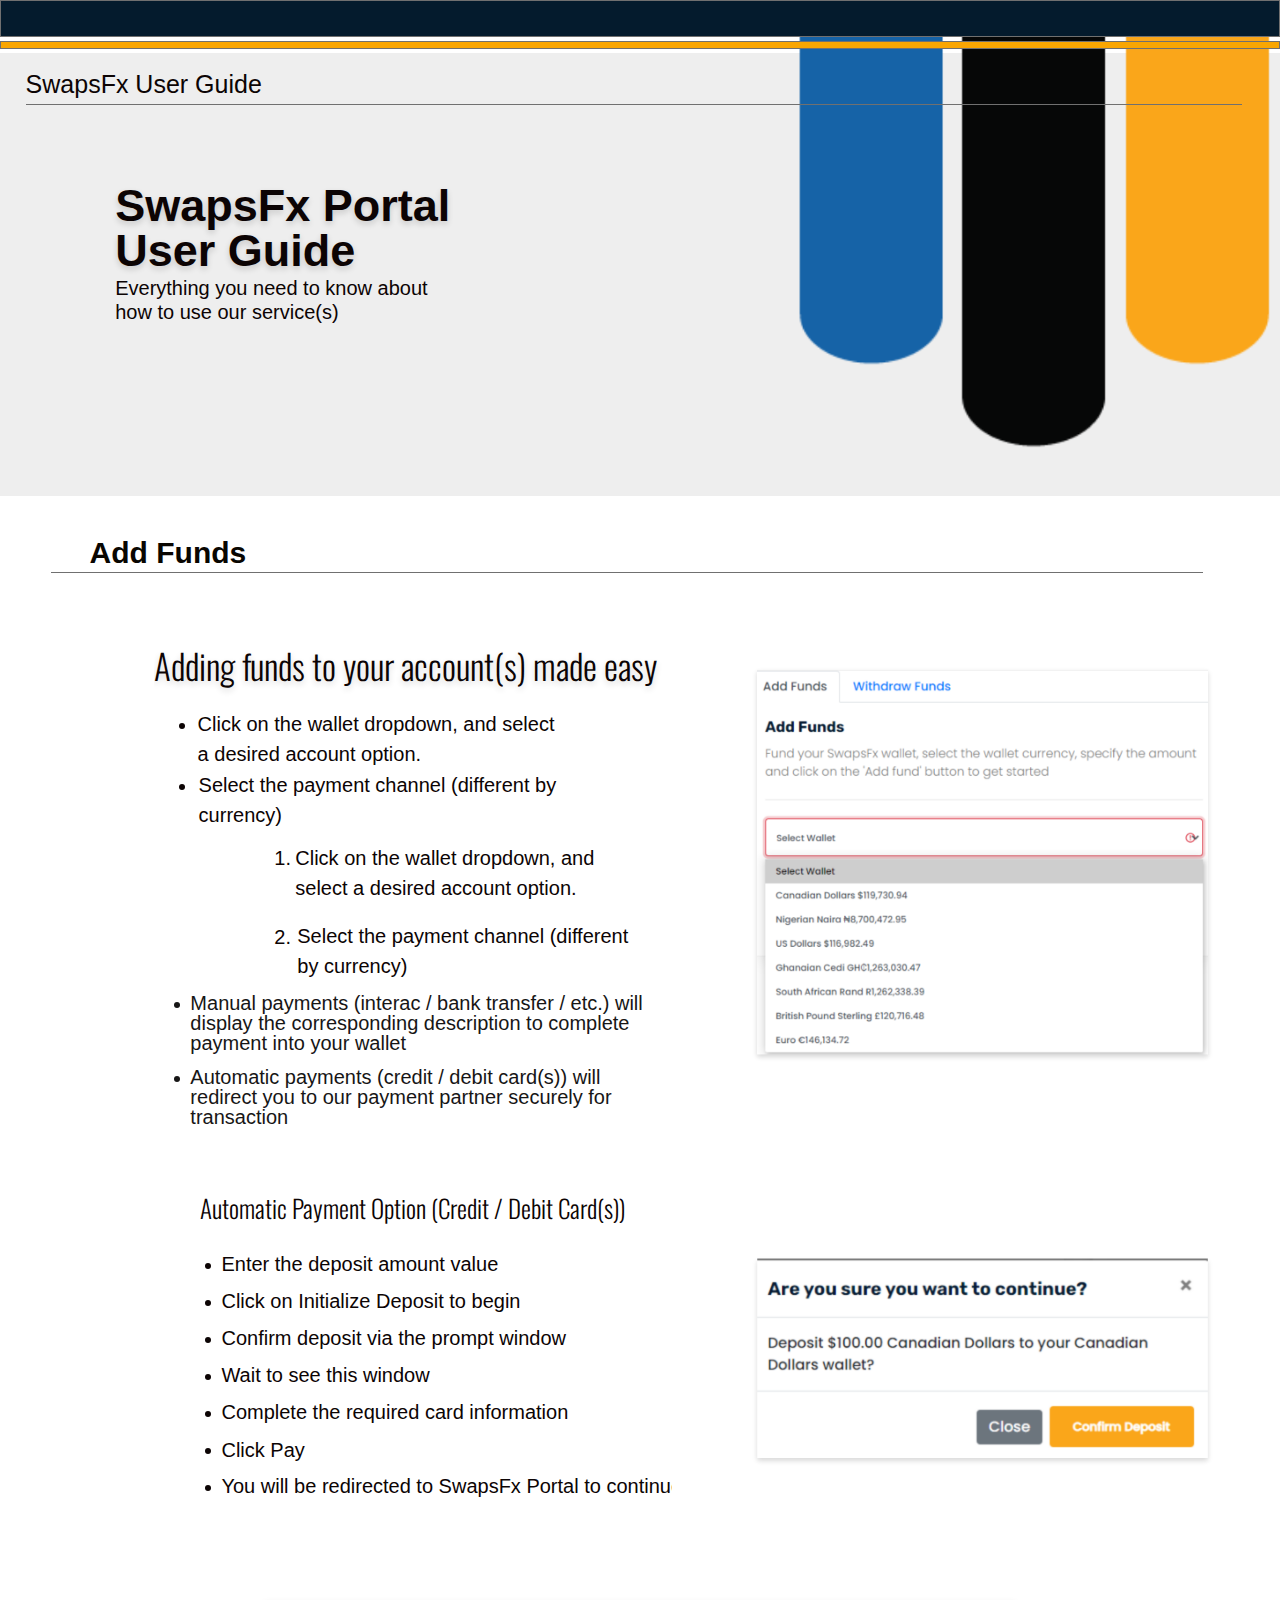
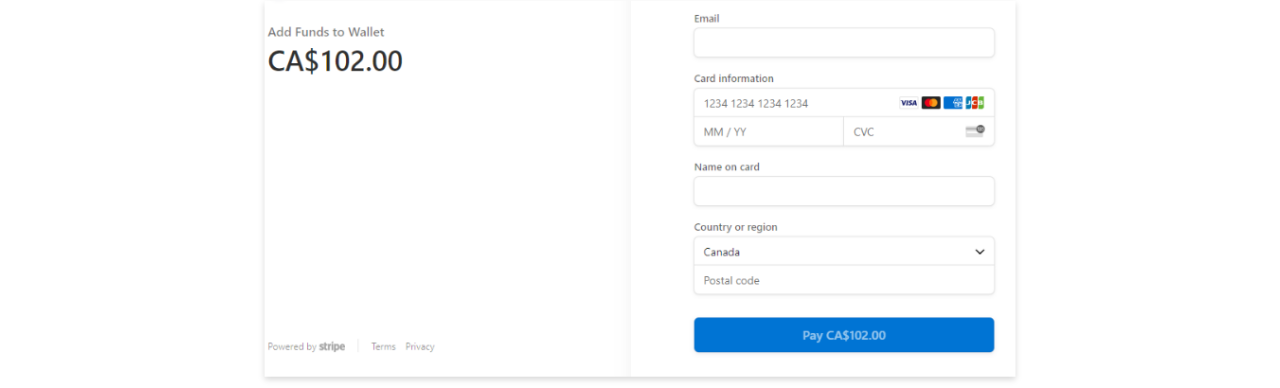
==== addfunds.html @ 3006f36e "Rename index.html to addfunds.html" ====
<!DOCTYPE html>
<html>
  <head>
    <meta charset="UTF-8" />
    <meta name="viewport" content="width=device-width, maximum-scale=1.0, initial-scale=1.0" />
    <link rel="shortcut icon" type="image/png" href="https://animaproject.s3.amazonaws.com/home/favicon.png" />
    <meta name="og:type" content="website" />
    <meta name="twitter:card" content="photo" />
    <link rel="stylesheet" type="text/css" href="css/addfunds.css" />
    <meta name="author" content="AnimaApp.com - Design to code, Automated." />
    <style>
      @import url("https://fonts.googleapis.com/css?family=Oswald:300");

      @font-face {
        font-family: "SegoeUI-Bold";
        font-style: normal;
        font-weight: 700;
        src: url("https://anima-uploads.s3.amazonaws.com/5c584d745e9ae3000a003018/segoeuib.ttf") format("truetype");
      }

      @font-face {
        font-family: "OswaldRegular-Regular";
        font-style: normal;
        font-weight: 400;
        src: url("https://anima-uploads.s3.amazonaws.com/projects/60173c7b1239a371c29e919d/fonts/quattrocento-regular.otf")
          format("opentype");
      }

      @font-face {
        font-family: "SegoeUI-Regular";
        font-style: normal;
        font-weight: 400;
        src: url("https://anima-uploads.s3.amazonaws.com/5b1e8d8e336c4b0009507857/segoeui.ttf") format("truetype");
      }

      .component-wrapper a,
      .screen a {
        text-decoration: none;
        display: contents;
      }

      .full-width-a {
        width: 100%;
      }

      .full-height-a {
        height: 100%;
      }

      .screen textarea:focus,
      .screen input:focus {
        outline: none;
      }

      .screen *,
      .component-wrapper * {
        box-sizing: border-box;
        -webkit-font-smoothing: antialiased;
      }


      .container-center-vertical,
      .container-center-horizontal {
        pointer-events: none;
        display: flex;
        flex-direction: row;
        padding: 0;
        margin: 0;
      }

      .container-center-vertical {
        align-items: center;
        height: 100%;
      }

      .container-center-horizontal {
        justify-content: center;
        width: 100%;
      }

      .container-center-vertical > *,
      .container-center-horizontal > * {
        pointer-events: auto;
        flex-shrink: 0;
      }

      .component-wrapper,
      .screen {
        overflow-wrap: break-word;
        word-wrap: break-word;
        word-break: break-all;
        word-break: break-word;
      }

      .auto-animated div {
        opacity: 0;
        position: absolute;
        --z-index: -1;
      }

      .auto-animated .container-center-vertical,
      .auto-animated .container-center-horizontal {
        opacity: 1;
      }

      .overlay {
        position: absolute;
        opacity: 0;
        display: none;
        top: 0;
        width: 100%;
        height: 100%;
        position: fixed;
      }

      .animate-appear {
        opacity: 0;
        display: block;
        animation: reveal 0.3s ease-in-out 1 normal forwards;
      }

      .animate-disappear {
        opacity: 1;
        display: block;
        animation: reveal 0.3s ease-in-out 1 reverse forwards;
      }

      .animate-nodelay {
        animation-delay: 0s;
      }

      @keyframes reveal {
        from {
          opacity: 0;
        }
        to {
          opacity: 1;
        }
      }
      .align-self-flex-start {
        align-self: flex-start;
      }
      .align-self-flex-end {
        align-self: flex-end;
      }
      .align-self-flex-center {
        align-self: center;
      }
      .valign-text-middle {
        display: flex;
        flex-direction: column;
        justify-content: center;
      }
      .valign-text-bottom {
        display: flex;
        flex-direction: column;
        justify-content: flex-end;
      }
      input:focus {
        outline: none;
      }
      .component-wrapper,
      .component-wrapper * {
        pointer-events: none;
      }

      .component-wrapper a *,
      .component-wrapper a,
      .component-wrapper input,
      .component-wrapper video,
      .component-wrapper iframe,
      .listeners-active,
      .listeners-active * {
        pointer-events: auto;
      }

      .hidden,
      .hidden * {
        visibility: hidden;
        pointer-events: none;
      }

      .smart-layers-pointers,
      .smart-layers-pointers * {
        pointer-events: auto;
        visibility: visible;
      }

      .component-wrapper.not-ready,
      .component-wrapper.not-ready * {
        visibility: hidden !important;
      }

      .listeners-active-click,
      .listeners-active-click * {
        cursor: pointer;
      }

      @import url("https://fonts.googleapis.com/css?family=Oswald:300");

      @font-face {
        font-family: "SegoeUI-Bold";
        font-style: normal;
        font-weight: 700;
        src: url("https://anima-uploads.s3.amazonaws.com/5c584d745e9ae3000a003018/segoeuib.ttf") format("truetype");
      }

      @font-face {
        font-family: "OswaldRegular-Regular";
        font-style: normal;
        font-weight: 400;
        src: url("https://anima-uploads.s3.amazonaws.com/projects/60173c7b1239a371c29e919d/fonts/quattrocento-regular.otf")
          format("opentype");
      }

      @font-face {
        font-family: "SegoeUI-Regular";
        font-style: normal;
        font-weight: 400;
        src: url("https://anima-uploads.s3.amazonaws.com/5b1e8d8e336c4b0009507857/segoeui.ttf") format("truetype");
      }
      * {
        box-sizing: border-box;
      }
      .border-1px-dove-gray {
        border: 1px solid var(--dove-gray);
      }
      .segoeui-regular-normal-nero-20px {
        color: var(--nero);
        font-family: var(--font-family-segoeui-regular);
        font-size: var(--font-size-m);
        font-style: normal;
        font-weight: 400;
      }
      :root {
        --dove-gray: rgba(112, 112, 112, 1);
        --font-family-segoeui-regular: "SegoeUI-Regular", Helvetica;
        --font-size-m: 20px;
        --licorice: rgba(23, 22, 22, 1);
        --nero: rgba(12, 4, 4, 1);
      }
    </style>
   
  </head>
  <body style="margin: 0; background: rgba(255, 255, 255, 1)">
    <input type="hidden" id="anPageName" name="page" value="addfunds" />
    <div class="container-center-horizontal">
      <div class="addfunds screen">
        <div class="flex-col-C61RwL">
          <div class="overlap-group-0xy0vn">
            <div class="black-top-rectangle-y1HRxC border-1px-dove-gray"></div>
            <div class="yellow-thin-rectangle-y1HRxC border-1px-dove-gray"></div>
            <div class="grey-back-y1HRxC"></div>
            <img class="swapslogoimage-transparent-y1HRxC" src="img/swaps-logo-image-transparent@1x.png" />
            <div class="black-top-rectangle-y1HRxC border-1px-dove-gray"></div>
            <div class="yellow-thin-rectangle-y1HRxC border-1px-dove-gray"></div>
            <div class="swaps-fx-user-guide-y1HRxC">SwapsFx User Guide</div>
            <img class="line-1-y1HRxC" src="img/line-1@1x.png" />
            <div class="swaps-fx-portal-user-guide-y1HRxC">SwapsFx Portal <br />User Guide</div>
            <div class="everything-you-se-our-services-y1HRxC segoeui-regular-normal-nero-20px">
              Everything you need to know about how to use our service(s)
            </div>
            <div class="add-funds-y1HRxC">Add Funds</div>
            <img class="line-8-0xy0vn" src="img/line-8@1x.png" />
          
          </div>
         
        </div>
        <div class="flex-row-C61RwL">
          <div class="flex-col-dXBp89">
            <div class="adding-funds-to-ounts-made-easy-0PZcXW">Adding funds to your account(s) made easy</div>
            <div class="group-10-0PZcXW">
              <div class="ellipse-13-6G7QO0"></div>
              <div class="click-on-the-wa-account-option-6G7QO0 segoeui-regular-normal-nero-20px words">
                Click on the wallet dropdown, and select a desired account option.
              </div>
              <div class="ellipse-14-6G7QO0"></div>
              <div class="select-the-paym-ent-by-currency-6G7QO0 segoeui-regular-normal-nero-20px words">
                Select the payment channel (different by currency)
              </div>
            </div>
            <div class="group-9-0PZcXW">
              <div class="x1-wcA9lP segoeui-regular-normal-nero-20px">1.</div>
              <div class="click-on-the-wa-account-option-wcA9lP segoeui-regular-normal-nero-20px">
                Click on the wallet dropdown, and select a desired account option.
              </div>
              <div class="x2-wcA9lP segoeui-regular-normal-nero-20px">2.</div>
              <div class="select-the-paym-ent-by-currency-wcA9lP segoeui-regular-normal-nero-20px">
                Select the payment channel (different by currency)
              </div>
            </div>
            <div class="group-11-0PZcXW">
              <div class="ellipse-15-aewt80"></div>
              <div class="manual-payments-nto-your-wallet-aewt80">
                Manual payments (interac / bank transfer / etc.) will display the corresponding description to complete
                payment into your wallet
              </div>
              <div class="ellipse-16-aewt80"></div>
              <div class="automatic-payme-for-transaction-aewt80">
                Automatic payments (credit / debit card(s)) will redirect you to our payment partner securely for
                transaction
              </div>
            </div>
            <div class="automatic-payme-dit-debit-cards-0PZcXW">Automatic Payment Option (Credit / Debit Card(s))</div>
            <div class="group-13-0PZcXW">
              <div class="ellipse-21-XawMdy"></div>
              <div class="enter-the-deposit-amount-value-XawMdy segoeui-regular-normal-nero-20px">
                Enter the deposit amount value
              </div>
              <div class="ellipse-22-XawMdy"></div>
              <div class="click-on-initia-eposit-to-begin-XawMdy segoeui-regular-normal-nero-20px">
                Click on Initialize Deposit to begin
              </div>
              <div class="ellipse-23-XawMdy"></div>
              <div class="confirm-deposit-e-prompt-window-XawMdy segoeui-regular-normal-nero-20px">
                Confirm deposit via the prompt window
              </div>
            </div>
            <div class="group-12-0PZcXW">
              <div class="ellipse-24-yS0cYZ"></div>
              <div class="wait-to-see-this-window-yS0cYZ segoeui-regular-normal-nero-20px">Wait to see this window</div>
              <div class="ellipse-25-yS0cYZ"></div>
              <div class="complete-the-re-ard-information-yS0cYZ segoeui-regular-normal-nero-20px">
                Complete the required card information
              </div>
              <div class="ellipse-26-yS0cYZ"></div>
              <div class="click-pay-yS0cYZ segoeui-regular-normal-nero-20px">Click Pay</div>
              <div class="ellipse-27-yS0cYZ"></div>
              <div class="you-will-be-red-tal-to-continue-yS0cYZ segoeui-regular-normal-nero-20px">
                You will be redirected to SwapsFx Portal to continue
              </div>
            </div>
          </div>
          <div class="flex-col-Xi618D">
            <img class="image-13-y0eQTV" src="img/image-13@1x.png" />
            <img class="image-14-y0eQTV" src="img/image-14@1x.png" />
          </div>
        </div>
        <img class="image-15-C61RwL" src="img/image-15@1x.png" />
      </div>
    </div>
  </body>
</html>
---- css/addfunds.css ----
/* screen - addfunds */
.container-center-vertical, .container-center-horizontal {
  flex-direction: column;
}

.addfunds {
  align-items: flex-end;
  background-color: rgba(255,255,255,1.0);
  box-sizing: border-box;
  display: flex;
  flex-direction: column;
  height: auto;
  justify-content: flex-start;
  overflow: hidden;
  overflow-x: hidden;
  position: relative;
  width: 100%;
}

.addfunds .add-funds-y1HRxC {
  background-color: transparent;
  color: rgba(9,6,1,1.0);
  font-family: 'OswaldRegular-Regular', Helvetica;
  font-size: 30px;
  font-style: normal;
  font-weight: bolder;
  height: auto;
  margin-left: 7%;
  letter-spacing: 0.00px;
  line-height: 30px;
  position: relative;
  text-align: left;
  top: 32px;
  white-space: nowrap;
  width: auto;
}
.addfunds .flex-col-C61RwL {
  align-items: flex-start;
  background-color: transparent;
  box-sizing: border-box;
  display: flex;
  flex-direction: column;
  flex-shrink: 1;
  height: auto;
  justify-content: flex-start;
  top: 0px;
  position: relative;
  width: 100%;
}
.addfunds .adding-funds-to-ounts-made-easy-0PZcXW {
  align-self: flex-start;
  background-color: transparent;
  color: var(--nero);
  flex-shrink: 1;
  font-family: 'Oswald', Helvetica;
  font-size: 35px;
  font-style: normal;
  font-weight: 300;
  height: auto;
  letter-spacing: 0.00px;
  line-height: 35px;
  position: relative;
  text-align: left;
  text-shadow: 0px 3px 6px rgb(0 0 0 / 16%);
  white-space: nowrap;
  width: auto;
  
}
.addfunds .automatic-payme-dit-debit-cards-0PZcXW {
  background-color: transparent;
  color: var(--nero);
  flex-shrink: 1;
  font-family: 'Oswald', Helvetica;
  font-size: 25px;
  font-style: normal;
  font-weight: 300;
  height: auto;
  letter-spacing: 0.00px;
  line-height: 25px;
  margin-top: 197px;
  text-align: left;
  width: auto;
}
.addfunds .automatic-payme-for-transaction-aewt80 {
  background-color: transparent;
  bottom: -2px;
  color: var(--licorice);
  font-family: 'SegoeUI-Regular', Helvetica;
  font-size: 20px;
  font-style: normal;
  font-weight: 400;
  height: 57px;
  left: 16px;
  letter-spacing: 0.00px;
  line-height: 20px;
  position: absolute;
  text-align: left;
  width: calc(100.00% - 26px);
}

.addfunds .black-top-rectangle-y1HRxC {
  background-color: rgba(4,27,45,1.0);
  height: 37px;
  position: absolute;
  width: 100%;
  top: 0px;
}
.addfunds .click-on-initia-eposit-to-begin-XawMdy {
  background-color: transparent;
  height: 29px;
  left: 16px;
  letter-spacing: 0.00px;
  line-height: 30px;
  position: absolute;
  text-align: left;
  top: calc(44.44% - 13px);
  white-space: nowrap;
  width: calc(100.00% - 65px);
}
.addfunds .click-on-the-wa-account-option-6G7QO0 {
  background-color: transparent;
  height: 29px;
  left: 20px;
  letter-spacing: 0.00px;
  line-height: 30px;
  position: relative;
  text-align: left;
  top: 12px;
  width: 90%;
}
.addfunds .click-on-the-wa-account-option-wcA9lP {
  background-color: transparent;
  height: 29px;
  left: 46px;
  letter-spacing: 0.00px;
  line-height: 30px;
  position: relative;
  text-align: left;
  top: -54px;
  width: 86%;
}
.addfunds .click-pay-yS0cYZ {
  background-color: transparent;
  bottom: calc(36.70% - 11px);
  height: 29px;
  left: 16px;
  letter-spacing: 0.00px;
  line-height: 30px;
  position: absolute;
  text-align: left;
  white-space: nowrap;
  width: 80px;
}
.addfunds .complete-the-re-ard-information-yS0cYZ {
  background-color: transparent;
  height: 29px;
  left: 16px;
  letter-spacing: 0.00px;
  line-height: 30px;
  position: absolute;
  text-align: left;
  top: calc(29.36% - 9px);
  white-space: nowrap;
  width: calc(100.00% - 119px);
}
.addfunds .confirm-deposit-e-prompt-window-XawMdy {
  background-color: transparent;
  bottom: 3px;
  height: 29px;
  left: 16px;
  letter-spacing: 0.00px;
  line-height: 30px;
  position: absolute;
  text-align: left;
  white-space: nowrap;
  width: calc(100.00% - 14px);
}
.addfunds .ellipse-13-6G7QO0 {
  background-color: var(--nero);
  border-radius: 3px;
  height: 6px;
  left: 1px;
  position: absolute;
  top: 26px;
  width: 6px;
}
.addfunds .ellipse-14-6G7QO0 {
  background-color: var(--nero);
  border-radius: 3px;
  bottom: 12px;
  height: 6px;
  left: 1px;
  top: 87px;
  position: absolute;
  width: 6px;
}
.addfunds .ellipse-15-aewt80 {
  background-color: var(--licorice);
  border-radius: 3px;
  height: 6px;
  left: 0px;
  position: absolute;
  top: 9px;
  width: 6px;
}
.addfunds .ellipse-16-aewt80 {
  background-color: var(--licorice);
  border-radius: 3px;
  bottom: calc(32.52% - 2px);
  height: 6px;
  left: 0px;
  position: absolute;
  width: 6px;
}
.addfunds .ellipse-21-XawMdy {
  background-color: var(--nero);
  border-radius: 3px;
  height: 6px;
  left: 0px;
  position: absolute;
  top: 9px;
  width: 6px;
}
.addfunds .ellipse-22-XawMdy {
  background-color: var(--nero);
  border-radius: 3px;
  height: 6px;
  left: 0px;
  position: absolute;
  top: calc(48.42% - 3px);
  width: 6px;
}
.addfunds .ellipse-23-XawMdy {
  background-color: var(--nero);
  border-radius: 3px;
  bottom: 12px;
  height: 6px;
  left: 0px;
  position: absolute;
  width: 6px;
}
.addfunds .ellipse-24-yS0cYZ {
  background-color: var(--nero);
  border-radius: 3px;
  height: 6px;
  left: 0px;
  position: absolute;
  top: 9px;
  width: 6px;
}
.addfunds .ellipse-25-yS0cYZ {
  background-color: var(--nero);
  border-radius: 3px;
  height: 6px;
  left: 0px;
  position: absolute;
  top: calc(34.85% - 2px);
  width: 6px;
}
.addfunds .ellipse-26-yS0cYZ {
  background-color: var(--nero);
  border-radius: 3px;
  bottom: calc(37.12% - 2px);
  height: 6px;
  left: 0px;
  position: absolute;
  width: 6px;
}
.addfunds .ellipse-27-yS0cYZ {
  background-color: var(--nero);
  border-radius: 3px;
  bottom: 12px;
  height: 6px;
  left: 0px;
  position: absolute;
  width: 6px;
}
.addfunds .enter-the-deposit-amount-value-XawMdy {
  background-color: transparent;
  height: 29px;
  left: 16px;
  letter-spacing: 0.00px;
  line-height: 30px;
  position: absolute;
  text-align: left;
  top: -5px;
  white-space: nowrap;
  width: calc(100.00% - 89px);
}
.addfunds .everything-you-se-our-services-y1HRxC {
  background-color: transparent;
  height: auto;
  left: 9%;
  letter-spacing: 0.00px;
  line-height: 24px;
  position: absolute;
  text-align: left;
  top: 276px;
  width: 350px;

}

.addfunds .flex-col-Xi618D {
  align-items: flex-end;
  background-color: transparent;
  box-sizing: border-box;
  display: flex;
  flex-direction: column;
  flex-shrink: 1;
  height: auto;
  justify-content: flex-start;
  position: relative;
  width: 50%;
  top: 110px;
  overflow: auto;
  margin-right: 5%;
  margin-left: 2%;
}

.addfunds .flex-col-dXBp89 {
  align-items: center;
  align-self: flex-end;
  background-color: transparent;
  box-sizing: border-box;
  display: flex;
  flex-direction: column;
  flex-shrink: 1;
  height: auto;
  justify-content: flex-start;
  position: relative;
  width: 50%;
  margin-left: 12%;
  overflow: auto;
  top: 40px;
  
}

.addfunds .flex-row-C61RwL {
  align-items: flex-start;
  align-self: center;
  background-color: transparent;
  box-sizing: border-box;
  display: flex;
  flex-direction: row;
  flex-shrink: 1;
  height: 909px;
  justify-content: flex-start;
  position: relative;
  width: 100%;
  margin-right: auto;
  margin-left: auto;
}

.addfunds .grey-back-y1HRxC {
  background-color: rgba(238,238,238,1.0);
  height: 80%;
  position: absolute;
  top: 53px;
  width: 100%;
}
.addfunds .group-10-0PZcXW {
  align-self: flex-start;
  background-color: transparent;
  flex-shrink: 1;
  height: 84px;
  margin-left: 14px;
  margin-top: 14px;
  position: relative;
  width: 80%;
  left: 10px;
}
.addfunds .group-11-0PZcXW {
  align-self: flex-end;
  background-color: transparent;
  flex-shrink: 1;
  height: 129px;
  margin-top: 17px;
  position: relative;
  left: 0px;
  width: 96%;
  top: 124px;
}
.addfunds .group-12-0PZcXW {
  background-color: transparent;
  flex-shrink: 1;
  height: 138px;
  margin-top: 10px;
  position: relative;
  width: 80%;
}
.addfunds .group-13-0PZcXW {
  background-color: transparent;
  flex-shrink: 1;
  height: 101px;
  margin-top: 34px;
  position: relative;
  width: 80%;
}
.addfunds .group-9-0PZcXW {
  align-self: flex-end;
  background-color: transparent;
  flex-shrink: 1;
  height: 64px;
  margin-right: 8px;
  margin-top: 7px;
  position: relative;
  width: 80%;
  top: 80px;
}
.addfunds .image-13-y0eQTV {
  background-color: transparent;
  flex-shrink: 1;
  height: auto;
  object-fit: cover;
  position: relative;
  width: 90%;
  overflow: auto;
}
.addfunds .image-14-y0eQTV {
  background-color: transparent;
  flex-shrink: 1;
  height: auto;
  margin-top: 188px;
  object-fit: cover;
  position: relative;
  width: 90%;
  overflow: hidden;
}
.addfunds .image-15-C61RwL {
  background-color: transparent;
  flex-shrink: 1;
  height: auto;
  margin-right: auto;
  margin-left: auto;
  margin-top: 132px;
  object-fit: cover;
  position: relative;
  width: 60%;
}
.addfunds .line-1-y1HRxC {
  background-color: transparent;
  height: 1px;
  margin-left: 2%;
  object-fit: cover;
  position: absolute;
  top: 104px;
  width: 95%;
}
.addfunds .line-8-0xy0vn {
  background-color: transparent;
  flex-shrink: 1;
  height: 1px;
  margin-left: 4%;
  justify-content: center;
  top: 23px;
  object-fit: cover;
  position: relative;
  width: 90%;
}
.addfunds .manual-payments-nto-your-wallet-aewt80 {
  background-color: transparent;
  color: var(--licorice);
  font-family: 'SegoeUI-Regular', Helvetica;
  font-size: 20px;
  font-style: normal;
  font-weight: 400;
  height: 56px;
  left: 16px;
  letter-spacing: 0.00px;
  line-height: 20px;
  position: absolute;
  text-align: left;
  top: 0px;
  width: calc(100.00% - 14px);
}
.addfunds .overlap-group-0xy0vn {
  background-color: transparent;
  flex-shrink: 1;
  height: auto;
  position: relative;
  width: 100%;
}
.addfunds .select-the-paym-ent-by-currency-6G7QO0 {
  background-color: transparent;
  bottom: 3px;
  height: 27px;
  left: 21px;
  letter-spacing: 0.00px;
  line-height: 30px;
  position: relative;
  text-align: left;
  width: 100%;
  top: 44px;
}
.addfunds .select-the-paym-ent-by-currency-wcA9lP {
  background-color: transparent;
  bottom: 3px;
  height: 29px;
  left: 48px;
  letter-spacing: 0.00px;
  line-height: 30px;
  position: relative;
  text-align: left;
  width: 80%;
  top: -34px;
}
.addfunds .swaps-fx-portal-user-guide-y1HRxC {
  background-color: transparent;
  color: var(--nero);
  font-family: 'OswaldRegular-Regular', Helvetica;
  font-size: 45px;
  font-style: normal;
  font-weight: bold;
  height: auto;
  left: 9%;
  letter-spacing: 0.00px;
  line-height: 45px;
  position: absolute;
  text-align: left;
  text-shadow: 0px 3px 6px rgb(0 0 0 / 16%);
  top: 183px;
  white-space: nowrap;
  width: auto;
}
.addfunds .swaps-fx-user-guide-y1HRxC {
  background-color: transparent;
  color: var(--nero);
  font-family: 'SegoeUI-Regular', Helvetica;
  font-size: 25px;
  font-style: normal;
  font-weight: 400;
  height: auto;
  margin-left: 2%;
  letter-spacing: 0.00px;
  line-height: 25px;
  position: absolute;
  text-align: left;
  top: 72px;
  white-space: nowrap;
  width: auto;
}
.addfunds .swapslogoimage-transparent-y1HRxC {
  background-color: transparent;
  height: auto;
  margin-left: 25%;
  object-fit: cover;
  position: relative;
  width: 111%;
  margin-top: -15%;
}
.addfunds .wait-to-see-this-window-yS0cYZ {
  background-color: transparent;
  height: 29px;
  left: 16px;
  letter-spacing: 0.00px;
  line-height: 30px;
  position: absolute;
  text-align: left;
  top: -5px;
  white-space: nowrap;
  width: 212px;
}
.addfunds .x1-wcA9lP {
  background-color: transparent;
  height: 29px;
  left: 25px;
  letter-spacing: 0.00px;
  line-height: 30px;
  position: relative;
  text-align: left;
  top: -25px;
  width: auto;
}
.addfunds .x2-wcA9lP {
  background-color: transparent;
  bottom: 3px;
  height: 29px;
  left: 25px;
  letter-spacing: 0.00px;
  line-height: 30px;
  position: relative;
  text-align: left;
  top: -4px;
  width: auto;
}

.addfunds .yellow-thin-rectangle-y1HRxC {
  background-color: rgba(249,166,2,1.0);
  height: 8px;
  left: 0px;
  position: absolute;
  top: 41px;
  width: 100%;
}
.addfunds .you-will-be-red-tal-to-continue-yS0cYZ {
  background-color: transparent;
  bottom: 3px;
  height: 29px;
  left: 16px;
  letter-spacing: 0.00px;
  line-height: 30px;
  position: absolute;
  text-align: left;
  white-space: nowrap;
  width: calc(100.00% - 14px);
}


@media (min-width: 1500px) {
  .addfunds .swaps-fx-portal-user-guide-y1HRxC {
    background-color: transparent;
    color: var(--nero);
    font-family: 'OswaldRegular-Regular', Helvetica;
    font-size: 85px;
    font-style: normal;
    font-weight: bold;
    height: auto;
    left: 9%;
    letter-spacing: 0.00px;
    line-height: 79px;
    position: absolute;
    text-align: left;
    text-shadow: 0px 3px 6px rgb(0 0 0 / 16%);
    top: 324px;
    white-space: nowrap;
    width: auto;
}
.addfunds .everything-you-se-our-services-y1HRxC {
  background-color: transparent;
  height: auto;
  left: 9%;
  letter-spacing: 0.00px;
  line-height: 42px;
  position: absolute;
  text-align: left;
  top: 476px;
  width: 600px;
  font-size: 40px !important;
}
.addfunds .add-funds-y1HRxC {
  font-size: 70px;
}
.addfunds .line-8-0xy0vn {
  top: 44px;
}
.addfunds .flex-row-C61RwL {
margin-top: 4%;
}
.addfunds .adding-funds-to-ounts-made-easy-0PZcXW {
  font-size: 50px;
}
.words {
  font-size: 27px !important;
}
/*.addfunds .image-15-C61RwL {
    top: 1280px;
}
.addfunds .flex-col-dXBp89 {
  align-items: center;
  align-self: flex-end;
  background-color: transparent;
  box-sizing: border-box;
  display: flex;
  flex-direction: column;
  flex-shrink: 1;
  height: auto;
  justify-content: flex-start;
  position: relative;
  width: 50%;
  margin-left: 12%;
  overflow: auto;
  top: 110px;
}
.addfunds .flex-col-Xi618D {
  align-items: center;
  align-self: flex-end;
  background-color: transparent;
  box-sizing: border-box;
  display: flex;
  flex-direction: column;
  flex-shrink: 1;
  height: auto;
  justify-content: flex-start;
  position: relative;
  width: 50%;
  margin-left: 12%;
  overflow: auto;
  top: 110px;
}
}
*/

@media (max-width: 1200px) {
  .addfunds .swapslogoimage-transparent-y1HRxC {
    margin-left: 17%;
    width: 123%;
    margin-top: -16%;
  }
  .addfunds .swaps-fx-user-guide-y1HRxC {
    font-size: 20px;
    top: 57px;
  }
  .addfunds .line-1-y1HRxC {
    top: 85px;
  }
  .addfunds .adding-funds-to-ounts-made-easy-0PZcXW
  .addfunds .automatic-payme-dit-debit-cards-0PZcXW {
    font-size: 23px;
    font-weight: bold;
  }
  .words {
   font-size: 17px !important;
  }


}
@media (max-width: 1000px) {
  
 
}

@media (max-width: 900px) {
  .addfunds .everything-you-se-our-services-y1HRxC {
    top: 198px;
    width: 200px;
  }
  .addfunds .swaps-fx-portal-user-guide-y1HRxC  {
    top: 138px;
    line-height: 30px;
    font-size: 29px;
  }
  .addfunds .swapslogoimage-transparent-y1HRxC {
    margin-top: -18%;
  }
  .addfunds .add-funds-y1HRxC {
    font-size: 25px;
    top: 57px;
  }
  .addfunds .line-8-0xy0vn {
    top: 46px;
  }
 
  .addfunds .flex-col-dXBp89 {
    top: 0px;
  }
  


}
@media (max-width: 750px) {
 
}


@media (max-width: 700px) {




@media (max-width: 600px) {
  .addfunds .line-1-y1HRxC {
    width: 90%;
    top: 44px;
  }
  .addfunds .swaps-fx-user-guide-y1HRxC {
    font-size: 13px;
    top: 20px;
  }
  .addfunds .swapslogoimage-transparent-y1HRxC {
    margin-left: 6%;
    width: 140%;
  }
  .addfunds .grey-back-y1HRxC {
    top: 23px;
    height: 88%;
  }
  .addfunds .black-top-rectangle-y1HRxC {
    height: 14px;
  }
  .addfunds .yellow-thin-rectangle-y1HRxC {
    height: 4px;
    top: 15px;
  }
  .addfunds .everything-you-se-our-services-y1HRxC {
    top: 122px;
    font-size: 13px;
    width: 161px;
    line-height: 13px;
  }
  .addfunds .swaps-fx-portal-user-guide-y1HRxC {
    top: 84px;
    font-size: 18px;
    line-height: 17px;
    width: 50%;
  }
}


@media (max-width: 550px) {

  

}


@media (max-width: 400px) {
  
  .addfunds .everything-you-se-our-services-y1HRxC {
    top: 136px;
    font-size: 12px;
    width: 158px;
    line-height: 14px;
    
  }
  .addfunds .swaps-fx-portal-user-guide-y1HRxC {
    top: 92px;
    font-size: 20px;
    line-height: 21px;
  }
  /*.addfunds .add-funds-y1HRxC {
    font-size: 25px;
  }*/
 
 
}


@media (max-width: 300px) {
  .addfunds .swaps-fx-user-guide-y1HRxC {
    font-size: 10px;
  }
  .addfunds .line-1-y1HRxC {
    top: 39px;
  }
  .addfunds .swaps-fx-portal-user-guide-y1HRxC {
    left: 14%;
    top: 63px;
    font-size: 12px;
    line-height: 13px;
  }
  .addfunds .everything-you-se-our-services-y1HRxC {
    top: 88px;
    font-size: 9px;
    width: 118px;
    line-height: 13px;
    left: 14%;
  }
  .addfunds .add-funds-y1HRxC  {
    font-size: 19px;
  }
  .addfunds .line-8-0xy0vn {
    top: 42px;
  }
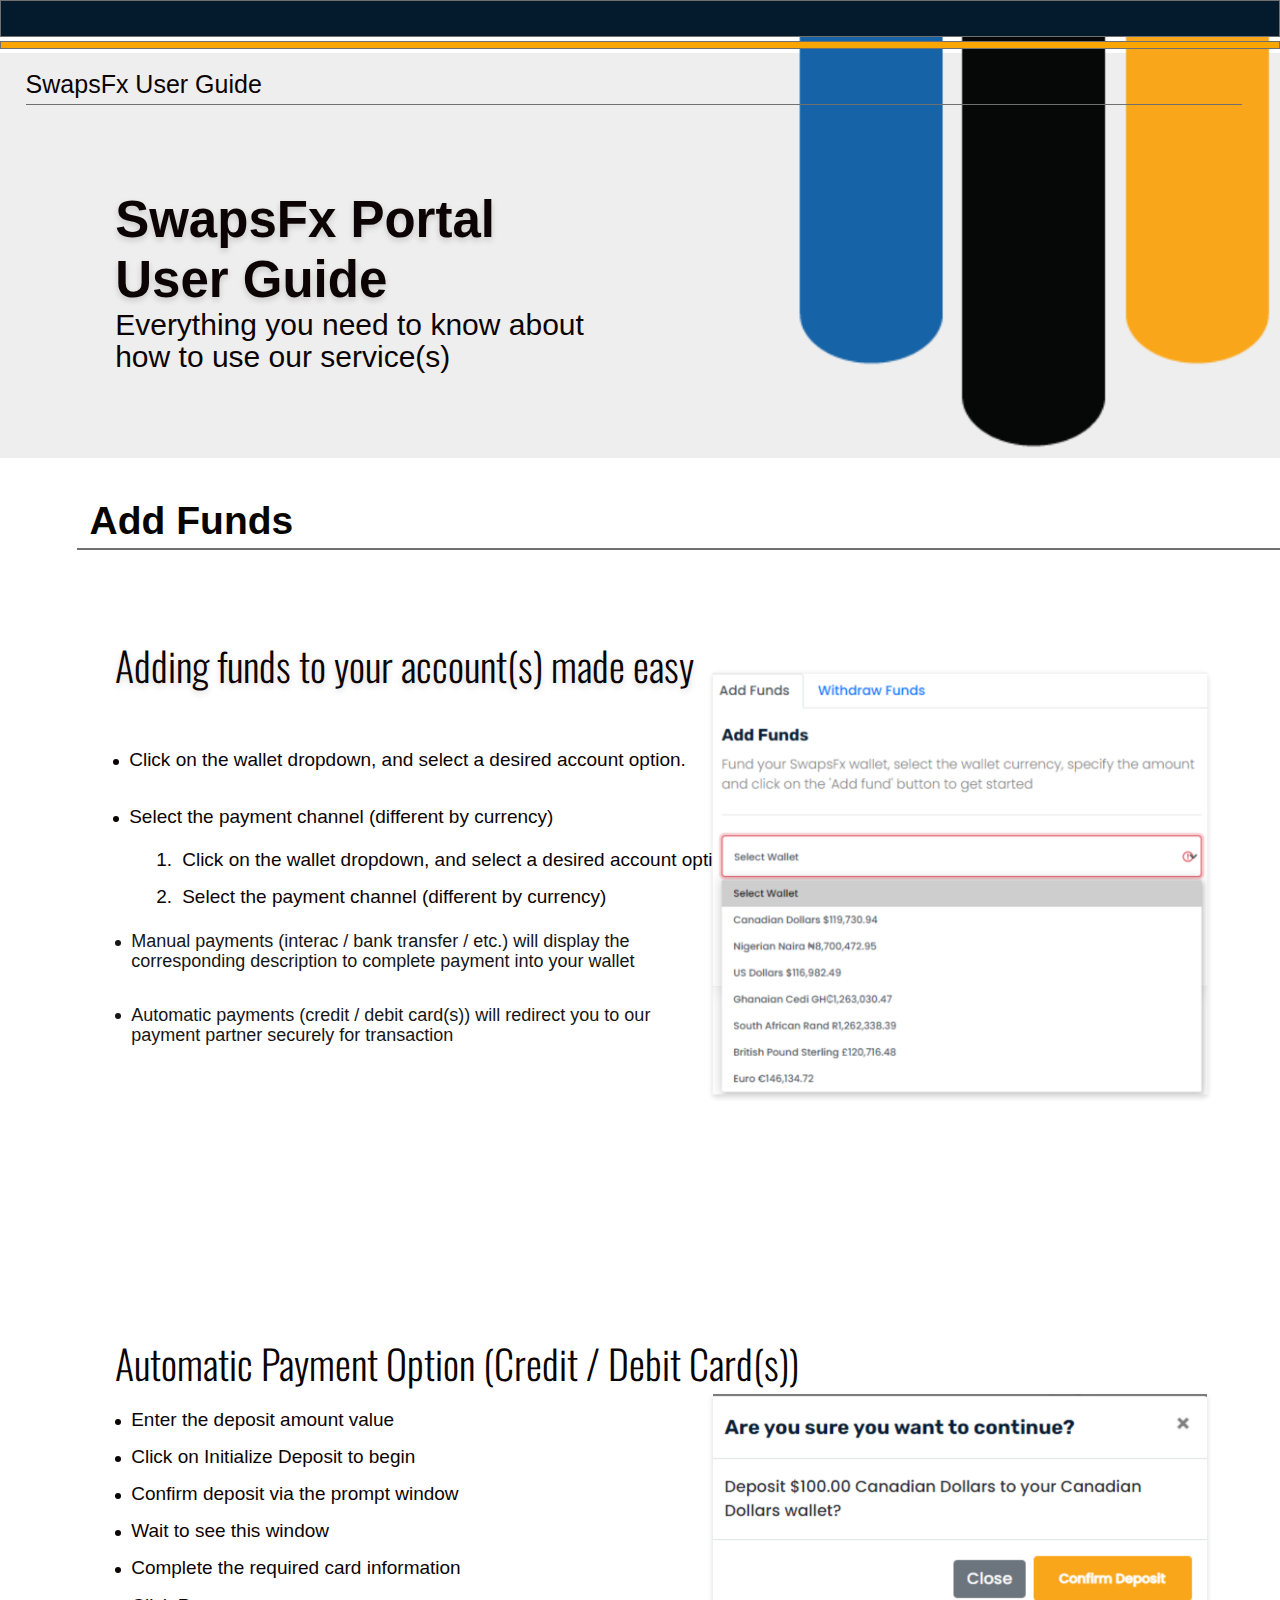
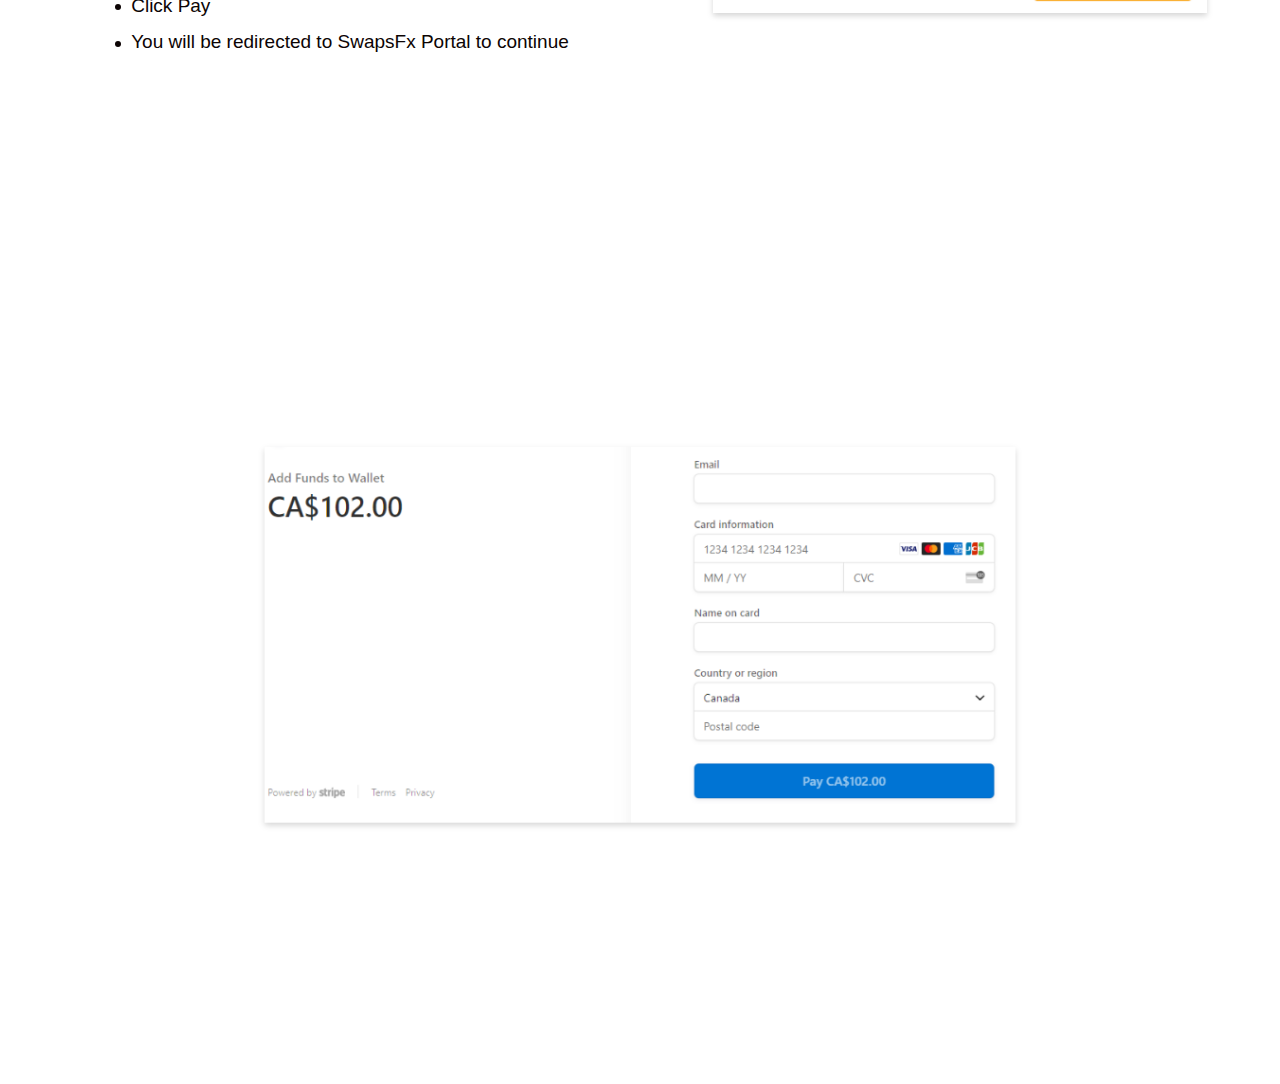
==== commit fa456fe5: "Update addfunds.html" ====
--- a/addfunds.html
+++ b/addfunds.html
@@ -2,12 +2,11 @@
 <html>
   <head>
     <meta charset="UTF-8" />
-    <meta name="viewport" content="width=device-width, maximum-scale=1.0, initial-scale=1.0" />
+    <meta name="viewport" content="width=device-width, maximum-scale=1.0" />
     <link rel="shortcut icon" type="image/png" href="https://animaproject.s3.amazonaws.com/home/favicon.png" />
     <meta name="og:type" content="website" />
     <meta name="twitter:card" content="photo" />
     <link rel="stylesheet" type="text/css" href="css/addfunds.css" />
-    <meta name="author" content="AnimaApp.com - Design to code, Automated." />
     <style>
       @import url("https://fonts.googleapis.com/css?family=Oswald:300");
 
@@ -58,6 +57,9 @@
         -webkit-font-smoothing: antialiased;
       }
 
+      .screen div {
+        -webkit-text-size-adjust: none;
+      }
 
       .container-center-vertical,
       .container-center-horizontal {
@@ -228,7 +230,7 @@
       .segoeui-regular-normal-nero-20px {
         color: var(--nero);
         font-family: var(--font-family-segoeui-regular);
-        font-size: var(--font-size-m);
+        font-size: 15px;
         font-style: normal;
         font-weight: 400;
       }
@@ -240,20 +242,19 @@
         --nero: rgba(12, 4, 4, 1);
       }
     </style>
-   
+    <meta name="author" content="AnimaApp.com - Design to code, Automated." />
   </head>
   <body style="margin: 0; background: rgba(255, 255, 255, 1)">
     <input type="hidden" id="anPageName" name="page" value="addfunds" />
     <div class="container-center-horizontal">
       <div class="addfunds screen">
-        <div class="flex-col-C61RwL">
           <div class="overlap-group-0xy0vn">
             <div class="black-top-rectangle-y1HRxC border-1px-dove-gray"></div>
             <div class="yellow-thin-rectangle-y1HRxC border-1px-dove-gray"></div>
             <div class="grey-back-y1HRxC"></div>
             <img class="swapslogoimage-transparent-y1HRxC" src="img/swaps-logo-image-transparent@1x.png" />
-            <div class="black-top-rectangle-y1HRxC border-1px-dove-gray"></div>
-            <div class="yellow-thin-rectangle-y1HRxC border-1px-dove-gray"></div>
+            <div class="black-top-rectangle-pqRchW border-1px-dove-gray"></div>
+            <div class="yellow-thin-rectangle-pqRchW border-1px-dove-gray"></div>
             <div class="swaps-fx-user-guide-y1HRxC">SwapsFx User Guide</div>
             <img class="line-1-y1HRxC" src="img/line-1@1x.png" />
             <div class="swaps-fx-portal-user-guide-y1HRxC">SwapsFx Portal <br />User Guide</div>
@@ -261,21 +262,19 @@
               Everything you need to know about how to use our service(s)
             </div>
             <div class="add-funds-y1HRxC">Add Funds</div>
-            <img class="line-8-0xy0vn" src="img/line-8@1x.png" />
-          
-          </div>
-         
-        </div>
+          </div>
+          <img class="line-8-0xy0vn" src="img/line-8@1x.png" />
+        
         <div class="flex-row-C61RwL">
-          <div class="flex-col-dXBp89">
+          <div class="letters">
             <div class="adding-funds-to-ounts-made-easy-0PZcXW">Adding funds to your account(s) made easy</div>
             <div class="group-10-0PZcXW">
               <div class="ellipse-13-6G7QO0"></div>
-              <div class="click-on-the-wa-account-option-6G7QO0 segoeui-regular-normal-nero-20px words">
+              <div class="click-on-the-wa-account-option-6G7QO0 segoeui-regular-normal-nero-20px">
                 Click on the wallet dropdown, and select a desired account option.
               </div>
               <div class="ellipse-14-6G7QO0"></div>
-              <div class="select-the-paym-ent-by-currency-6G7QO0 segoeui-regular-normal-nero-20px words">
+              <div class="select-the-paym-ent-by-currency-6G7QO0 segoeui-regular-normal-nero-20px">
                 Select the payment channel (different by currency)
               </div>
             </div>
@@ -295,49 +294,53 @@
                 Manual payments (interac / bank transfer / etc.) will display the corresponding description to complete
                 payment into your wallet
               </div>
-              <div class="ellipse-16-aewt80"></div>
-              <div class="automatic-payme-for-transaction-aewt80">
-                Automatic payments (credit / debit card(s)) will redirect you to our payment partner securely for
-                transaction
-              </div>
-            </div>
-            <div class="automatic-payme-dit-debit-cards-0PZcXW">Automatic Payment Option (Credit / Debit Card(s))</div>
-            <div class="group-13-0PZcXW">
-              <div class="ellipse-21-XawMdy"></div>
-              <div class="enter-the-deposit-amount-value-XawMdy segoeui-regular-normal-nero-20px">
-                Enter the deposit amount value
-              </div>
-              <div class="ellipse-22-XawMdy"></div>
-              <div class="click-on-initia-eposit-to-begin-XawMdy segoeui-regular-normal-nero-20px">
-                Click on Initialize Deposit to begin
-              </div>
-              <div class="ellipse-23-XawMdy"></div>
-              <div class="confirm-deposit-e-prompt-window-XawMdy segoeui-regular-normal-nero-20px">
-                Confirm deposit via the prompt window
-              </div>
-            </div>
-            <div class="group-12-0PZcXW">
-              <div class="ellipse-24-yS0cYZ"></div>
-              <div class="wait-to-see-this-window-yS0cYZ segoeui-regular-normal-nero-20px">Wait to see this window</div>
-              <div class="ellipse-25-yS0cYZ"></div>
-              <div class="complete-the-re-ard-information-yS0cYZ segoeui-regular-normal-nero-20px">
-                Complete the required card information
-              </div>
-              <div class="ellipse-26-yS0cYZ"></div>
-              <div class="click-pay-yS0cYZ segoeui-regular-normal-nero-20px">Click Pay</div>
-              <div class="ellipse-27-yS0cYZ"></div>
-              <div class="you-will-be-red-tal-to-continue-yS0cYZ segoeui-regular-normal-nero-20px">
-                You will be redirected to SwapsFx Portal to continue
-              </div>
-            </div>
-          </div>
-          <div class="flex-col-Xi618D">
-            <img class="image-13-y0eQTV" src="img/image-13@1x.png" />
+            </div>
+            <div class="ellipse-16-aewt80"></div>
+            <div class="automatic-payme-for-transaction-aewt80">
+              Automatic payments (credit / debit card(s)) will redirect you to our payment partner securely for
+              transaction
+            </div>
+            </div>
+              <img class="image-13-y0eQTV" src="img/image-13@1x.png" />
+          </div>
+          <div class="flexbox2">
+            <div class="letters2">
+          <div class="automatic-payme-dit-debit-cards-0PZcXW">Automatic Payment Option (Credit / Debit Card(s))</div>
+          <div class="group-13-0PZcXW">
+            <div class="ellipse-21-XawMdy"></div>
+            <div class="enter-the-deposit-amount-value-XawMdy segoeui-regular-normal-nero-20px">
+              Enter the deposit amount value
+            </div>
+            <div class="ellipse-22-XawMdy"></div>
+            <div class="click-on-initia-eposit-to-begin-XawMdy segoeui-regular-normal-nero-20px">
+              Click on Initialize Deposit to begin
+            </div>
+            <div class="ellipse-23-XawMdy"></div>
+            <div class="confirm-deposit-e-prompt-window-XawMdy segoeui-regular-normal-nero-20px">
+              Confirm deposit via the prompt window
+            </div>
+          </div>
+          <div class="group-12-0PZcXW">
+            <div class="ellipse-24-yS0cYZ"></div>
+            <div class="wait-to-see-this-window-yS0cYZ segoeui-regular-normal-nero-20px">Wait to see this window</div>
+            <div class="ellipse-25-yS0cYZ"></div>
+            <div class="complete-the-re-ard-information-yS0cYZ segoeui-regular-normal-nero-20px">
+              Complete the required card information
+            </div>
+            <div class="ellipse-26-yS0cYZ"></div>
+            <div class="click-pay-yS0cYZ segoeui-regular-normal-nero-20px">Click Pay</div>
+            <div class="ellipse-27-yS0cYZ"></div>
+            <div class="you-will-be-red-tal-to-continue-yS0cYZ segoeui-regular-normal-nero-20px">
+              You will be redirected to SwapsFx Portal to continue
+            </div>
+          </div>
+          </div>
             <img class="image-14-y0eQTV" src="img/image-14@1x.png" />
           </div>
-        </div>
-        <img class="image-15-C61RwL" src="img/image-15@1x.png" />
-      </div>
+      
+      <img class="image-15-C61RwL" src="img/image-15@1x.png" />
     </div>
+            
+        </div>   
   </body>
 </html>
--- a/css/addfunds.css
+++ b/css/addfunds.css
@@ -1,7 +1,4 @@
 /* screen - addfunds */
-.container-center-vertical, .container-center-horizontal {
-  flex-direction: column;
-}
 
 .addfunds {
   align-items: flex-end;
@@ -16,36 +13,21 @@
   position: relative;
   width: 100%;
 }
-
 .addfunds .add-funds-y1HRxC {
   background-color: transparent;
   color: rgba(9,6,1,1.0);
   font-family: 'OswaldRegular-Regular', Helvetica;
   font-size: 30px;
   font-style: normal;
-  font-weight: bolder;
+  font-weight: bold;
   height: auto;
   margin-left: 7%;
   letter-spacing: 0.00px;
   line-height: 30px;
-  position: relative;
-  text-align: left;
-  top: 32px;
+  position: absolute;
+  text-align: left;
   white-space: nowrap;
   width: auto;
-}
-.addfunds .flex-col-C61RwL {
-  align-items: flex-start;
-  background-color: transparent;
-  box-sizing: border-box;
-  display: flex;
-  flex-direction: column;
-  flex-shrink: 1;
-  height: auto;
-  justify-content: flex-start;
-  top: 0px;
-  position: relative;
-  width: 100%;
 }
 .addfunds .adding-funds-to-ounts-made-easy-0PZcXW {
   align-self: flex-start;
@@ -53,7 +35,7 @@
   color: var(--nero);
   flex-shrink: 1;
   font-family: 'Oswald', Helvetica;
-  font-size: 35px;
+  font-size: 30px;
   font-style: normal;
   font-weight: 300;
   height: auto;
@@ -64,21 +46,23 @@
   text-shadow: 0px 3px 6px rgb(0 0 0 / 16%);
   white-space: nowrap;
   width: auto;
-  
 }
 .addfunds .automatic-payme-dit-debit-cards-0PZcXW {
   background-color: transparent;
   color: var(--nero);
   flex-shrink: 1;
   font-family: 'Oswald', Helvetica;
-  font-size: 25px;
+  font-size: 29px;
   font-style: normal;
   font-weight: 300;
   height: auto;
   letter-spacing: 0.00px;
   line-height: 25px;
-  margin-top: 197px;
-  text-align: left;
+  margin-right: 101.0px;
+  margin-top: 162px;
+  position: relative;
+  text-align: left;
+  white-space: nowrap;
   width: auto;
 }
 .addfunds .automatic-payme-for-transaction-aewt80 {
@@ -86,7 +70,7 @@
   bottom: -2px;
   color: var(--licorice);
   font-family: 'SegoeUI-Regular', Helvetica;
-  font-size: 20px;
+  font-size: 15px;
   font-style: normal;
   font-weight: 400;
   height: 57px;
@@ -95,15 +79,21 @@
   line-height: 20px;
   position: absolute;
   text-align: left;
-  width: calc(100.00% - 26px);
-}
-
+  width: 70%;
+}
+.addfunds .black-top-rectangle-pqRchW {
+  background-color: rgba(4,27,45,1.0);
+  height: 37px;
+  position: absolute;
+  top: 0px;
+  width: 100%;
+}
 .addfunds .black-top-rectangle-y1HRxC {
   background-color: rgba(4,27,45,1.0);
   height: 37px;
   position: absolute;
+  top: 0px;
   width: 100%;
-  top: 0px;
 }
 .addfunds .click-on-initia-eposit-to-begin-XawMdy {
   background-color: transparent;
@@ -120,24 +110,26 @@
 .addfunds .click-on-the-wa-account-option-6G7QO0 {
   background-color: transparent;
   height: 29px;
-  left: 20px;
-  letter-spacing: 0.00px;
-  line-height: 30px;
-  position: relative;
-  text-align: left;
-  top: 12px;
-  width: 90%;
+  left: 16px;
+  letter-spacing: 0.00px;
+  line-height: 30px;
+  position: absolute;
+  text-align: left;
+  top: -5px;
+  white-space: nowrap;
+  width: calc(100.00% - 14px);
 }
 .addfunds .click-on-the-wa-account-option-wcA9lP {
   background-color: transparent;
   height: 29px;
-  left: 46px;
-  letter-spacing: 0.00px;
-  line-height: 30px;
-  position: relative;
-  text-align: left;
-  top: -54px;
-  width: 86%;
+  left: 26px;
+  letter-spacing: 0.00px;
+  line-height: 30px;
+  position: absolute;
+  text-align: left;
+  top: -5px;
+  white-space: nowrap;
+  width: calc(100.00% - 24px);
 }
 .addfunds .click-pay-yS0cYZ {
   background-color: transparent;
@@ -179,9 +171,9 @@
   background-color: var(--nero);
   border-radius: 3px;
   height: 6px;
-  left: 1px;
-  position: absolute;
-  top: 26px;
+  left: 0px;
+  position: absolute;
+  top: 9px;
   width: 6px;
 }
 .addfunds .ellipse-14-6G7QO0 {
@@ -189,8 +181,7 @@
   border-radius: 3px;
   bottom: 12px;
   height: 6px;
-  left: 1px;
-  top: 87px;
+  left: 0px;
   position: absolute;
   width: 6px;
 }
@@ -211,6 +202,7 @@
   left: 0px;
   position: absolute;
   width: 6px;
+  top: 313px;
 }
 .addfunds .ellipse-21-XawMdy {
   background-color: var(--nero);
@@ -292,16 +284,15 @@
   height: auto;
   left: 9%;
   letter-spacing: 0.00px;
-  line-height: 24px;
-  position: absolute;
-  text-align: left;
-  top: 276px;
-  width: 350px;
-
-}
-
-.addfunds .flex-col-Xi618D {
-  align-items: flex-end;
+  line-height: 32px;
+  position: absolute;
+  text-align: left;
+  top: 253px;
+  width: 600px;
+  font-size: 26px !important;
+}
+.addfunds .flex-col-C61RwL {
+  align-items: flex-start;
   background-color: transparent;
   box-sizing: border-box;
   display: flex;
@@ -309,14 +300,26 @@
   flex-shrink: 1;
   height: auto;
   justify-content: flex-start;
-  position: relative;
-  width: 50%;
-  top: 110px;
-  overflow: auto;
-  margin-right: 5%;
-  margin-left: 2%;
-}
-
+  margin-right: -554px;
+  margin-top: -304px;
+  min-height: 866px;
+  position: relative;
+  width: 2288px;
+}
+.addfunds .flex-col-Xi618D {
+  align-items: flex-end;
+  background-color: transparent;
+  box-sizing: border-box;
+  display: flex;
+  flex-direction: column;
+  flex-shrink: 1;
+  height: auto;
+  justify-content: flex-start;
+  margin-left: 50px;
+  min-height: 880px;
+  position: relative;
+  width: 530px;
+}
 .addfunds .flex-col-dXBp89 {
   align-items: center;
   align-self: flex-end;
@@ -327,30 +330,58 @@
   flex-shrink: 1;
   height: auto;
   justify-content: flex-start;
-  position: relative;
-  width: 50%;
-  margin-left: 12%;
-  overflow: auto;
-  top: 40px;
-  
-}
-
+  min-height: 854px;
+  position: relative;
+  width: 732px;
+}
 .addfunds .flex-row-C61RwL {
   align-items: flex-start;
-  align-self: center;
   background-color: transparent;
   box-sizing: border-box;
   display: flex;
-  flex-direction: row;
-  flex-shrink: 1;
-  height: 909px;
+  flex-flow: row wrap;
+  flex-shrink: 1;
+  height: auto;
   justify-content: flex-start;
   position: relative;
   width: 100%;
-  margin-right: auto;
-  margin-left: auto;
-}
-
+}
+.addfunds .flexbox2 {
+  align-items: flex-start;
+  background-color: transparent;
+  box-sizing: border-box;
+  display: flex;
+  flex-flow: row wrap;
+  flex-shrink: 1;
+  height: auto;
+  justify-content: flex-start;
+  position: relative;
+  width: 100%;
+}
+.addfunds .letters {
+  align-self: flex-end;
+  background-color: transparent;
+  flex-shrink: 1;
+  height: auto;
+  object-fit: cover;
+  position: relative;
+  margin-right: -27%;
+  margin-left: 9%;
+  width: 65%;
+  top: -250px;
+}
+.addfunds .letters2 {
+  align-self: flex-end;
+  background-color: transparent;
+  flex-shrink: 1;
+  height: auto;
+  object-fit: cover;
+  position: relative;
+  margin-right: -27%;
+  margin-left: 9%;
+  width: 65%;
+  top: -250px;
+}
 .addfunds .grey-back-y1HRxC {
   background-color: rgba(238,238,238,1.0);
   height: 80%;
@@ -363,11 +394,10 @@
   background-color: transparent;
   flex-shrink: 1;
   height: 84px;
-  margin-left: 14px;
+  margin-left: 23px;
   margin-top: 14px;
   position: relative;
   width: 80%;
-  left: 10px;
 }
 .addfunds .group-11-0PZcXW {
   align-self: flex-end;
@@ -376,25 +406,25 @@
   height: 129px;
   margin-top: 17px;
   position: relative;
-  left: 0px;
-  width: 96%;
-  top: 124px;
+  width: 86%;
 }
 .addfunds .group-12-0PZcXW {
   background-color: transparent;
   flex-shrink: 1;
   height: 138px;
+  margin-right: 17.0px;
   margin-top: 10px;
   position: relative;
-  width: 80%;
+  width: 475px;
 }
 .addfunds .group-13-0PZcXW {
   background-color: transparent;
   flex-shrink: 1;
   height: 101px;
+  margin-right: 122.0px;
   margin-top: 34px;
   position: relative;
-  width: 80%;
+  width: 370px;
 }
 .addfunds .group-9-0PZcXW {
   align-self: flex-end;
@@ -402,29 +432,43 @@
   flex-shrink: 1;
   height: 64px;
   margin-right: 8px;
-  margin-top: 7px;
+  margin-top: 16px;
   position: relative;
   width: 80%;
-  top: 80px;
 }
 .addfunds .image-13-y0eQTV {
-  background-color: transparent;
-  flex-shrink: 1;
-  height: auto;
-  object-fit: cover;
-  position: relative;
-  width: 90%;
-  overflow: auto;
-}
+  align-items: flex-start;
+  background-color: transparent;
+  box-sizing: border-box;
+  display: flex;
+  flex-direction: column;
+  flex-shrink: 1;
+  height: auto;
+  justify-content: flex-start;
+  margin-bottom: 204.0px;
+  margin-left: 8%;
+  margin-right: 2%;
+  margin-top: 158px;
+  position: relative;
+  width: 40%;
+}
+
 .addfunds .image-14-y0eQTV {
-  background-color: transparent;
-  flex-shrink: 1;
-  height: auto;
-  margin-top: 188px;
-  object-fit: cover;
-  position: relative;
-  width: 90%;
-  overflow: hidden;
+  align-items: flex-start;
+  background-color: transparent;
+  box-sizing: border-box;
+  display: flex;
+  flex-direction: column;
+  flex-shrink: 1;
+  height: auto;
+  justify-content: flex-start;
+  margin-bottom: 204.0px;
+  margin-left: 8%;
+  margin-right: 2%;
+  margin-top: 158px;
+  top: -80px;
+  position: relative;
+  width: 40%;
 }
 .addfunds .image-15-C61RwL {
   background-color: transparent;
@@ -433,6 +477,7 @@
   margin-right: auto;
   margin-left: auto;
   margin-top: 132px;
+  margin-bottom: 250px;
   object-fit: cover;
   position: relative;
   width: 60%;
@@ -449,19 +494,18 @@
 .addfunds .line-8-0xy0vn {
   background-color: transparent;
   flex-shrink: 1;
-  height: 1px;
+  height: 2px;
   margin-left: 4%;
-  justify-content: center;
-  top: 23px;
   object-fit: cover;
   position: relative;
-  width: 90%;
+  top: 42px;
+  width: 94%;
 }
 .addfunds .manual-payments-nto-your-wallet-aewt80 {
   background-color: transparent;
   color: var(--licorice);
   font-family: 'SegoeUI-Regular', Helvetica;
-  font-size: 20px;
+  font-size: 15px;
   font-style: normal;
   font-weight: 400;
   height: 56px;
@@ -471,7 +515,7 @@
   position: absolute;
   text-align: left;
   top: 0px;
-  width: calc(100.00% - 14px);
+  width: 80%;
 }
 .addfunds .overlap-group-0xy0vn {
   background-color: transparent;
@@ -483,42 +527,42 @@
 .addfunds .select-the-paym-ent-by-currency-6G7QO0 {
   background-color: transparent;
   bottom: 3px;
-  height: 27px;
-  left: 21px;
-  letter-spacing: 0.00px;
-  line-height: 30px;
-  position: relative;
-  text-align: left;
-  width: 100%;
-  top: 44px;
+  height: 29px;
+  left: 16px;
+  letter-spacing: 0.00px;
+  line-height: 30px;
+  position: absolute;
+  text-align: left;
+  white-space: nowrap;
+  width: 80%;
 }
 .addfunds .select-the-paym-ent-by-currency-wcA9lP {
   background-color: transparent;
   bottom: 3px;
   height: 29px;
-  left: 48px;
-  letter-spacing: 0.00px;
-  line-height: 30px;
-  position: relative;
-  text-align: left;
-  width: 80%;
-  top: -34px;
+  left: 26px;
+  letter-spacing: 0.00px;
+  line-height: 30px;
+  position: absolute;
+  text-align: left;
+  white-space: nowrap;
+  width: calc(100.00% - 168px);
 }
 .addfunds .swaps-fx-portal-user-guide-y1HRxC {
   background-color: transparent;
   color: var(--nero);
   font-family: 'OswaldRegular-Regular', Helvetica;
-  font-size: 45px;
+  font-size: 44px;
   font-style: normal;
   font-weight: bold;
   height: auto;
   left: 9%;
   letter-spacing: 0.00px;
-  line-height: 45px;
+  line-height: 48px;
   position: absolute;
   text-align: left;
   text-shadow: 0px 3px 6px rgb(0 0 0 / 16%);
-  top: 183px;
+  top: 155px;
   white-space: nowrap;
   width: auto;
 }
@@ -563,27 +607,35 @@
 .addfunds .x1-wcA9lP {
   background-color: transparent;
   height: 29px;
-  left: 25px;
-  letter-spacing: 0.00px;
-  line-height: 30px;
-  position: relative;
-  text-align: left;
-  top: -25px;
-  width: auto;
+  left: 0px;
+  letter-spacing: 0.00px;
+  line-height: 30px;
+  position: absolute;
+  text-align: left;
+  top: -5px;
+  white-space: nowrap;
+  width: 17px;
 }
 .addfunds .x2-wcA9lP {
   background-color: transparent;
   bottom: 3px;
   height: 29px;
-  left: 25px;
-  letter-spacing: 0.00px;
-  line-height: 30px;
-  position: relative;
-  text-align: left;
-  top: -4px;
-  width: auto;
-}
-
+  left: 0px;
+  letter-spacing: 0.00px;
+  line-height: 30px;
+  position: absolute;
+  text-align: left;
+  white-space: nowrap;
+  width: 17px;
+}
+.addfunds .yellow-thin-rectangle-pqRchW {
+  background-color: rgba(249,166,2,1.0);
+  height: 8px;
+  left: 0px;
+  position: absolute;
+  top: 41px;
+  width: 100%;
+}
 .addfunds .yellow-thin-rectangle-y1HRxC {
   background-color: rgba(249,166,2,1.0);
   height: 8px;
@@ -606,89 +658,136 @@
 }
 
 
+
+@media (min-width: 2000px) {
+  .addfunds .swapslogoimage-transparent-y1HRxC {
+    margin-top: -22%;
+  }
+  .addfunds .grey-back-y1HRxC {
+    height: 85%;
+  }
+  .addfunds .swaps-fx-user-guide-y1HRxC {
+    font-size: 31px;
+  }
+  .addfunds .swaps-fx-portal-user-guide-y1HRxC {
+    font-size: 90px;
+    line-height: 104px;
+    top: 239px;
+  }
+  .addfunds .everything-you-se-our-services-y1HRxC  {
+    top: 441px;
+    width: 538px;
+    font-size: 34px !important;
+  }
+  .addfunds .line-8-0xy0vn {
+    top: 54px !important;
+  }
+  .addfunds .letters {
+    top: -400px;
+    width: 62%;
+  }
+  .addfunds .adding-funds-to-ounts-made-easy-0PZcXW,
+  .addfunds .automatic-payme-dit-debit-cards-0PZcXW {
+    font-size: 50px;
+  }
+  .addfunds .group-10-0PZcXW {
+    margin-top: 62px;
+    margin-left: 6px;
+  }
+  .segoeui-regular-normal-nero-20px {
+    font-size: 22px !important;
+  }
+  .addfunds .automatic-payme-for-transaction-aewt80,
+  .addfunds .manual-payments-nto-your-wallet-aewt80 {
+    font-size: 20px !important;
+  } 
+  .addfunds .ellipse-16-aewt80 {
+    top: 360px;
+  }
+  .addfunds .group-9-0PZcXW {
+    left: 40px;
+  }
+  .addfunds .letters2 {
+    top: -298px;
+  }
+  .addfunds .group-13-0PZcXW {
+    margin-top: 64px;
+    height: 129px;
+  }
+  .addfunds .group-12-0PZcXW {
+    height: 167px;
+    margin-top: 31px;
+  }
+  .addfunds .image-13-y0eQTV {
+    margin-left: 11%;
+  }
+}
+
+
+
+@media (max-width: 2000px) {
+  .addfunds .swaps-fx-portal-user-guide-y1HRxC {
+    font-size: 70px;
+    line-height: 78px;
+    top: 190px;
+  }
+  .addfunds .everything-you-se-our-services-y1HRxC  {
+    top: 345px;
+  }
+  .addfunds .adding-funds-to-ounts-made-easy-0PZcXW,
+  .addfunds .automatic-payme-dit-debit-cards-0PZcXW {
+    font-size: 40px;
+  }
+  .addfunds .group-10-0PZcXW {
+    margin-top: 67px;
+    margin-left: -2px;
+  }
+  .segoeui-regular-normal-nero-20px {
+    font-size: 19px !important;
+  }
+  .addfunds .group-9-0PZcXW {
+    left:  41px;
+  }
+  .addfunds .automatic-payme-for-transaction-aewt80,
+  .addfunds .manual-payments-nto-your-wallet-aewt80 {
+    font-size: 18px;
+  }
+  .addfunds .ellipse-16-aewt80 {
+    top: 365px;
+  }
+}
+
+
+
+@media (max-width: 1500px) {
+  .addfunds .swaps-fx-portal-user-guide-y1HRxC {
+    font-size: 51px;
+    line-height: 60px;
+    top: 190px;
+  }
+  .addfunds .everything-you-se-our-services-y1HRxC  {
+    top: 309px;
+    font-size: 30px !important;
+    width: 500px;
+  }
+  .addfunds .add-funds-y1HRxC {
+    font-size: 39px;
+  }
+}
+
+
+
 @media (min-width: 1500px) {
-  .addfunds .swaps-fx-portal-user-guide-y1HRxC {
-    background-color: transparent;
-    color: var(--nero);
-    font-family: 'OswaldRegular-Regular', Helvetica;
-    font-size: 85px;
-    font-style: normal;
-    font-weight: bold;
-    height: auto;
-    left: 9%;
-    letter-spacing: 0.00px;
-    line-height: 79px;
-    position: absolute;
-    text-align: left;
-    text-shadow: 0px 3px 6px rgb(0 0 0 / 16%);
-    top: 324px;
-    white-space: nowrap;
-    width: auto;
-}
-.addfunds .everything-you-se-our-services-y1HRxC {
-  background-color: transparent;
-  height: auto;
-  left: 9%;
-  letter-spacing: 0.00px;
-  line-height: 42px;
-  position: absolute;
-  text-align: left;
-  top: 476px;
-  width: 600px;
-  font-size: 40px !important;
-}
-.addfunds .add-funds-y1HRxC {
-  font-size: 70px;
-}
-.addfunds .line-8-0xy0vn {
-  top: 44px;
-}
-.addfunds .flex-row-C61RwL {
-margin-top: 4%;
-}
-.addfunds .adding-funds-to-ounts-made-easy-0PZcXW {
-  font-size: 50px;
-}
-.words {
-  font-size: 27px !important;
-}
-/*.addfunds .image-15-C61RwL {
-    top: 1280px;
-}
-.addfunds .flex-col-dXBp89 {
-  align-items: center;
-  align-self: flex-end;
-  background-color: transparent;
-  box-sizing: border-box;
-  display: flex;
-  flex-direction: column;
-  flex-shrink: 1;
-  height: auto;
-  justify-content: flex-start;
-  position: relative;
-  width: 50%;
-  margin-left: 12%;
-  overflow: auto;
-  top: 110px;
-}
-.addfunds .flex-col-Xi618D {
-  align-items: center;
-  align-self: flex-end;
-  background-color: transparent;
-  box-sizing: border-box;
-  display: flex;
-  flex-direction: column;
-  flex-shrink: 1;
-  height: auto;
-  justify-content: flex-start;
-  position: relative;
-  width: 50%;
-  margin-left: 12%;
-  overflow: auto;
-  top: 110px;
-}
-}
-*/
+  .addfunds .add-funds-y1HRxC {
+    font-size: 66px !important;
+  }
+  .addfunds .line-8-0xy0vn {
+    font-size: 44px;
+    top: 57px;
+  }
+}
+
+
 
 @media (max-width: 1200px) {
   .addfunds .swapslogoimage-transparent-y1HRxC {
@@ -703,152 +802,376 @@
   .addfunds .line-1-y1HRxC {
     top: 85px;
   }
-  .addfunds .adding-funds-to-ounts-made-easy-0PZcXW
-  .addfunds .automatic-payme-dit-debit-cards-0PZcXW {
-    font-size: 23px;
-    font-weight: bold;
-  }
-  .words {
-   font-size: 17px !important;
-  }
-
-
-}
-@media (max-width: 1000px) {
-  
- 
-}
+  .addfunds .swaps-fx-portal-user-guide-y1HRxC {
+    font-size: 44px;
+    line-height: 48px;
+    top: 155px;
+  }
+  .addfunds .everything-you-se-our-services-y1HRxC  {
+    top: 253px;
+    font-size: 28px !important;
+    width: 500px;
+    line-height: 32px;
+  }
+  .addfunds .letters {
+    top: -218px;
+  }
+  .addfunds .adding-funds-to-ounts-made-easy-0PZcXW {
+    font-size: 27px;
+  }
+  .addfunds .click-on-the-wa-account-option-6G7QO0,
+  .addfunds .select-the-paym-ent-by-currency-6G7QO0 {
+    font-size: 12px;
+  }
+  .addfunds .click-on-the-wa-account-option-wcA9lP,
+  .addfunds .select-the-paym-ent-by-currency-wcA9lP,
+  .addfunds .manual-payments-nto-your-wallet-aewt80,
+  .addfunds .automatic-payme-for-transaction-aewt80{
+    font-size: 14px;
+  }
+  .addfunds .image-13-y0eQTV {
+    width: 38%;
+    margin-left: 10%;
+  }
+  .addfunds .group-10-0PZcXW {
+    height: 53px;
+    margin-top: 25px;
+    margin-left: -3px;
+  }
+  .segoeui-regular-normal-nero-20px {
+    font-size: 14px !important;
+  }
+  .addfunds .ellipse-16-aewt80 {
+    top: 294px;
+  }
+}
+
+
 
 @media (max-width: 900px) {
-  .addfunds .everything-you-se-our-services-y1HRxC {
-    top: 198px;
-    width: 200px;
-  }
-  .addfunds .swaps-fx-portal-user-guide-y1HRxC  {
-    top: 138px;
+  .addfunds .grey-back-y1HRxC {
+    height: 75%;
+  }
+  .addfunds .swapslogoimage-transparent-y1HRxC {
+    margin-left: 6%;
+    width: 138%;
+    margin-top: -23%;
+  }
+  .addfunds .swaps-fx-user-guide-y1HRxC {
+    font-size: 20px;
+    top: 57px;
+  }
+  .addfunds .swaps-fx-portal-user-guide-y1HRxC {
+    font-size: 26px;
     line-height: 30px;
-    font-size: 29px;
-  }
-  .addfunds .swapslogoimage-transparent-y1HRxC {
-    margin-top: -18%;
+    top: 125px;
+    left: 11%;
+  }
+  .addfunds .everything-you-se-our-services-y1HRxC  {
+    top: 187px;
+    font-size: 16px !important;
+    width: 283px;
+    line-height: 19px;
+    left: 11%;
   }
   .addfunds .add-funds-y1HRxC {
-    font-size: 25px;
-    top: 57px;
+    font-size: 28px;
   }
   .addfunds .line-8-0xy0vn {
-    top: 46px;
-  }
- 
-  .addfunds .flex-col-dXBp89 {
-    top: 0px;
-  }
-  
-
-
-}
-@media (max-width: 750px) {
- 
-}
-
-
-@media (max-width: 700px) {
+    top: 37px;
+  }
+  .addfunds .letters {
+    margin-right: 5%;
+    margin-left: 12%;
+    width: 100%;
+    top: 150px;
+  }
+  .addfunds .letters2 {
+    margin-right: 5%;
+    margin-left: 12%;
+    width: 100%;
+    top: -46px;
+  }
+  .addfunds .image-13-y0eQTV {
+    margin-left: auto;
+    margin-right: auto;
+    margin-top: 276px;
+    width: 57%;
+  }
+  .addfunds .image-14-y0eQTV {
+    margin-left: auto;
+    margin-right: auto;
+    margin-top: 124px;
+    width: 57%;
+  }
+  .addfunds .adding-funds-to-ounts-made-easy-0PZcXW {
+    font-size: 33px;
+  }
+  .addfunds .group-10-0PZcXW {
+    height: 67px;
+    margin-left: 5px;
+  }
+  .addfunds .click-on-the-wa-account-option-6G7QO0, 
+  .addfunds .select-the-paym-ent-by-currency-6G7QO0,
+  .addfunds .click-on-the-wa-account-option-wcA9lP, 
+  .addfunds .select-the-paym-ent-by-currency-wcA9lP, 
+  .addfunds .manual-payments-nto-your-wallet-aewt80, 
+  .addfunds .automatic-payme-for-transaction-aewt80{
+    font-size: 14px;
+  }
+  .addfunds .group-9-0PZcXW {
+    left: 38px;
+  }
+  .addfunds .group-11-0PZcXW,
+  .addfunds .automatic-payme-for-transaction-aewt80 {
+    width: 100%;
+  }
+  .addfunds .ellipse-16-aewt80 {
+    top: 306px;
+  }
+  .addfunds .flexbox2 {
+    top: -170px;
+  }
+  .addfunds .image-15-C61RwL {
+    width: 70%;
+    top: -400px;
+    margin-top: 50px;
+  }
+}
 
 
 
 
 @media (max-width: 600px) {
-  .addfunds .line-1-y1HRxC {
-    width: 90%;
-    top: 44px;
-  }
-  .addfunds .swaps-fx-user-guide-y1HRxC {
-    font-size: 13px;
-    top: 20px;
+  .addfunds .yellow-thin-rectangle-y1HRxC,
+  .addfunds .yellow-thin-rectangle-pqRchW {
+    height: 5px;
+  }
+  .addfunds .grey-back-y1HRxC {
+    top: 23px;
+    height: 85%;
   }
   .addfunds .swapslogoimage-transparent-y1HRxC {
     margin-left: 6%;
     width: 140%;
-  }
+    margin-top: -11%;
+  }
+  .addfunds .swaps-fx-user-guide-y1HRxC {
+    font-size: 15px;
+    top: 48px;
+  }
+  .addfunds .line-1-y1HRxC {
+    top: 70px;
+  }
+  .addfunds .swaps-fx-portal-user-guide-y1HRxC {
+    font-size: 20px;
+    line-height: 22px;
+    top: 125px;
+  }
+  .addfunds .everything-you-se-our-services-y1HRxC  {
+    top: 169px;
+    font-size: 12px !important;
+    width: 187px;
+    line-height: 18px;
+  }
+  .addfunds .add-funds-y1HRxC {
+    font-size: 17px;
+    margin-top: 0px;
+  }
+  .addfunds .line-8-0xy0vn {
+    margin-top: -11px;
+  }
+  .addfunds .letters {
+    width: 100%;
+    top: 82px;
+  }
+  .addfunds .adding-funds-to-ounts-made-easy-0PZcXW {
+    font-size: 23px;
+  }
+  .addfunds .group-10-0PZcXW {
+    height: 52px;
+    width: 80%;
+  }
+  .addfunds .click-on-the-wa-account-option-6G7QO0, 
+  .addfunds .select-the-paym-ent-by-currency-6G7QO0, 
+  .addfunds .click-on-the-wa-account-option-wcA9lP, 
+  .addfunds .select-the-paym-ent-by-currency-wcA9lP,
+   .addfunds .manual-payments-nto-your-wallet-aewt80,
+   .addfunds .automatic-payme-for-transaction-aewt80 {
+     font-size: 10px;
+   }
+   .addfunds .group-9-0PZcXW {
+     left: 27px;
+     height: 53px;
+   }
+   .addfunds .group-11-0PZcXW, 
+   .addfunds .automatic-payme-for-transaction-aewt80 {
+     width: 91%;
+   }
+   .addfunds .ellipse-16-aewt80 {
+     top: 270px;
+   }
+   .addfunds .image-13-y0eQTV {
+     margin-top: 124px;
+     width: 72%;
+   }
+   .addfunds .group-12-0PZcXW {
+     height: 87px;
+     margin-top: -6px;
+   }
+   .addfunds .group-13-0PZcXW {
+     height: 73px;
+     margin-top: 7px;
+   }
+   .addfunds .automatic-payme-dit-debit-cards-0PZcXW {
+     font-size: 16px;
+   }
+   .addfunds .enter-the-deposit-amount-value-XawMdy,
+   .addfunds .click-on-initia-eposit-to-begin-XawMdy,
+   .addfunds .confirm-deposit-e-prompt-window-XawMdy,
+   .addfunds .wait-to-see-this-window-yS0cYZ,
+   .addfunds .complete-the-re-ard-information-yS0cYZ,
+   .addfunds .click-pay-yS0cYZ,
+   .addfunds .you-will-be-red-tal-to-continue-yS0cYZ {
+     font-size: 12px;
+   }
+   .addfunds .x1-wcA9lP,
+   .addfunds .x2-wcA9lP {
+     font-size: 10px !important;
+   }
+   .segoeui-regular-normal-nero-20px {
+    font-size: 10px !important;
+  }
+  .addfunds .ellipse-16-aewt80 {
+    top: 281px;
+  }
+}
+
+
+
+@media (max-width: 400px) {
   .addfunds .grey-back-y1HRxC {
     top: 23px;
-    height: 88%;
-  }
-  .addfunds .black-top-rectangle-y1HRxC {
-    height: 14px;
-  }
-  .addfunds .yellow-thin-rectangle-y1HRxC {
-    height: 4px;
-    top: 15px;
-  }
-  .addfunds .everything-you-se-our-services-y1HRxC {
-    top: 122px;
-    font-size: 13px;
-    width: 161px;
-    line-height: 13px;
+    height: 113%;
+  }
+  .addfunds .swapslogoimage-transparent-y1HRxC {
+    margin-top: -6%;
+    width: 1;
+  }
+  .addfunds .swaps-fx-user-guide-y1HRxC {
+    font-size: 12px;
+    top: 48px;
+  }
+  .addfunds .line-1-y1HRxC {
+    top: 69px;
   }
   .addfunds .swaps-fx-portal-user-guide-y1HRxC {
-    top: 84px;
-    font-size: 18px;
-    line-height: 17px;
-    width: 50%;
-  }
-}
-
-
-@media (max-width: 550px) {
-
+    font-size: 17px;
+    line-height: 21px;
+    top: 134px;
+  }
+  .addfunds .everything-you-se-our-services-y1HRxC  {
+    top: 177px;
+    font-size: 11px !important;
+    width: 153px;
+    line-height: 14px;
+  }
+  .addfunds .add-funds-y1HRxC {
+    margin-top: 50px;
+  }
+  .addfunds .line-8-0xy0vn {
+    margin-top: 40px;
+  }
+  .addfunds .adding-funds-to-ounts-made-easy-0PZcXW {
+    font-size: 17px;
+  }
+  .addfunds .click-on-the-wa-account-option-6G7QO0, 
+  .addfunds .select-the-paym-ent-by-currency-6G7QO0, 
+  .addfunds .click-on-the-wa-account-option-wcA9lP, 
+  .addfunds .select-the-paym-ent-by-currency-wcA9lP, 
+  .addfunds .manual-payments-nto-your-wallet-aewt80, 
+  .addfunds .automatic-payme-for-transaction-aewt80 {
+    font-size: 9px;
+  }
+  .addfunds .group-10-0PZcXW {
+    height: 42px;
+  }
+  .addfunds .group-9-0PZcXW {
+    height: 45px;
+  }
+  .addfunds .ellipse-16-aewt80 {
+    top: 250px;
+  }
+  .addfunds .group-11-0PZcXW {
+    height: 117px;
+  }
+  .addfunds .select-the-paym-ent-by-currency-wcA9lP,
+  .addfunds .click-on-the-wa-account-option-wcA9lP {
+    left: 14px;
+    font-size: 8px !important;
+  }
+  .segoeui-regular-normal-nero-20px,
+  .addfunds .automatic-payme-for-transaction-aewt80,
+  .addfunds .manual-payments-nto-your-wallet-aewt80 {
+    font-size: 8px !important;
+  }
+.addfunds {
+  height: 1700px;
+}
+ 
   
-
-}
-
-
-@media (max-width: 400px) {
-  
-  .addfunds .everything-you-se-our-services-y1HRxC {
-    top: 136px;
-    font-size: 12px;
-    width: 158px;
-    line-height: 14px;
-    
-  }
-  .addfunds .swaps-fx-portal-user-guide-y1HRxC {
-    top: 92px;
-    font-size: 20px;
-    line-height: 21px;
-  }
-  /*.addfunds .add-funds-y1HRxC {
-    font-size: 25px;
-  }*/
- 
- 
-}
+}
+
 
 
 @media (max-width: 300px) {
+  .addfunds .grey-back-y1HRxC {
+    height: 123%;
+  }
+  .addfunds .swapslogoimage-transparent-y1HRxC {
+    margin-top: -7%;
+  }
   .addfunds .swaps-fx-user-guide-y1HRxC {
     font-size: 10px;
+    top: 42px;
   }
   .addfunds .line-1-y1HRxC {
-    top: 39px;
+    top: 59px;
   }
   .addfunds .swaps-fx-portal-user-guide-y1HRxC {
-    left: 14%;
-    top: 63px;
-    font-size: 12px;
-    line-height: 13px;
-  }
-  .addfunds .everything-you-se-our-services-y1HRxC {
-    top: 88px;
-    font-size: 9px;
-    width: 118px;
-    line-height: 13px;
-    left: 14%;
-  }
-  .addfunds .add-funds-y1HRxC  {
-    font-size: 19px;
+    font-size: 14px;
+    line-height: 16px;
+  }
+  .addfunds .everything-you-se-our-services-y1HRxC  {
+    font-size: 9px !important;
+    width: 159px;
+    top: 133px;
+  }
+  .addfunds .add-funds-y1HRxC {
+    font-size: 14px;
+    margin-top: 63px;
   }
   .addfunds .line-8-0xy0vn {
-    top: 42px;
-  }
-
+    margin-top: 52px;
+  }
+  .addfunds .group-10-0PZcXW {
+    margin-top: 1px;
+  }
+  .addfunds .group-9-0PZcXW {
+    margin-top: -4px;
+  }
+  .addfunds .ellipse-13-6G7QO0,
+  .addfunds .ellipse-14-6G7QO0,
+  .addfunds .ellipse-15-aewt80,
+  .addfunds .ellipse-16-aewt80 {
+    height: 4px;
+    width: 4px;
+  }
+  .addfunds .group-11-0PZcXW {
+    margin-top: -1px;
+  }
+
+  .addfunds .ellipse-16-aewt80 {
+    top: 189px;
+  }
+}
